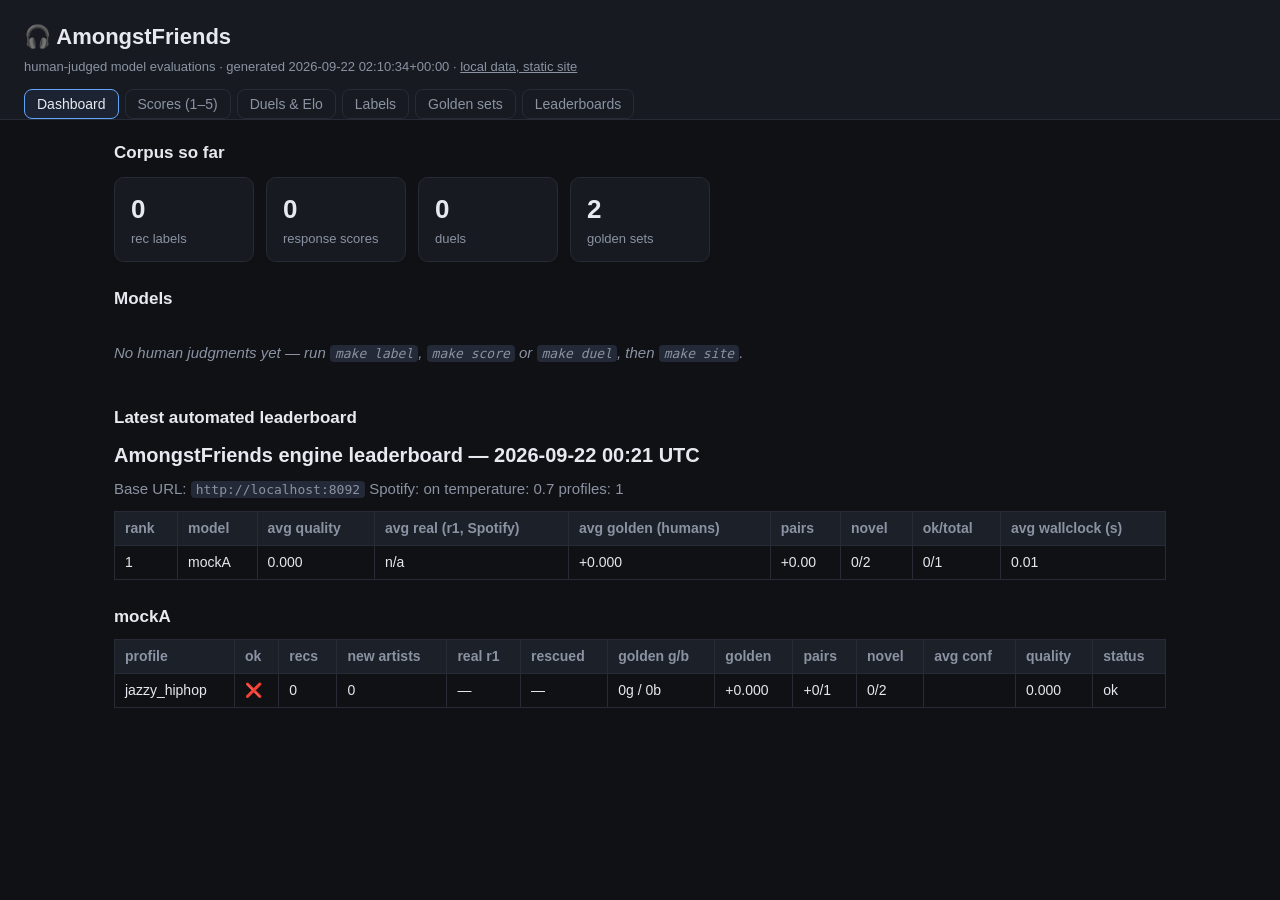
==== site/index.html @ 45fa3afb "Committing recomendation agent, with hooks into firebase and eval framework" ====
<!doctype html>
<html lang="en">
<head>
<meta charset="utf-8">
<meta name="viewport" content="width=device-width, initial-scale=1">
<title>AmongstFriends — taste eval</title>
<link rel="stylesheet" href="style.css">
</head>
<body>
<header>
  <h1>🎧 AmongstFriends</h1>
  <p class="sub">human-judged model evaluations · generated <span id="generated"></span> · <a href="index.html">local data, static site</a></p>
  <nav id="tabs">
    <button data-tab="dashboard" class="active">Dashboard</button>
    <button data-tab="scores">Scores (1–5)</button>
    <button data-tab="duels">Duels &amp; Elo</button>
    <button data-tab="labels">Labels</button>
    <button data-tab="golden">Golden sets</button>
    <button data-tab="leaderboards">Leaderboards</button>
  </nav>
</header>
<main>
  <section id="tab-dashboard" class="tab active"></section>
  <section id="tab-scores" class="tab"></section>
  <section id="tab-duels" class="tab"></section>
  <section id="tab-labels" class="tab"></section>
  <section id="tab-golden" class="tab"></section>
  <section id="tab-leaderboards" class="tab"></section>
</main>
<script src="data.js"></script>
<script src="app.js"></script>
</body>
</html>
---- site/style.css ----
:root { --bg:#0f1115; --panel:#171a21; --line:#262b36; --text:#e6e9ef; --dim:#8b93a3;
        --good:#4ade80; --bad:#f87171; --mid:#fbbf24; --accent:#60a5fa; }
* { box-sizing:border-box; }
body { margin:0; background:var(--bg); color:var(--text);
       font:15px/1.5 -apple-system, "Segoe UI", Roboto, Helvetica, Arial, sans-serif; }
header { padding:20px 24px 0; border-bottom:1px solid var(--line); background:var(--panel); }
h1 { margin:0; font-size:22px; }
.sub { color:var(--dim); margin:4px 0 12px; font-size:13px; }
.sub a { color:var(--dim); }
nav { display:flex; gap:6px; flex-wrap:wrap; }
nav button { background:none; border:1px solid var(--line); color:var(--dim);
             padding:6px 12px; border-radius:8px; cursor:pointer; font-size:14px; }
nav button.active { color:var(--text); border-color:var(--accent); background:#1c2433; }
main { padding:20px 24px 60px; max-width:1100px; margin:0 auto; }
.tab { display:none; }
.tab.active { display:block; }
h2 { font-size:17px; margin:24px 0 10px; }
h2:first-child { margin-top:0; }
table { border-collapse:collapse; width:100%; margin:10px 0 20px; font-size:14px; }
th, td { border:1px solid var(--line); padding:6px 10px; text-align:left; vertical-align:top; }
th { background:#1c2029; color:var(--dim); font-weight:600; white-space:nowrap; }
td.num, th.num { text-align:right; }
tr:hover td { background:#1a1f29; }
.good { color:var(--good); } .bad { color:var(--bad); } .mid { color:var(--mid); }
.dim { color:var(--dim); }
.bar { background:#232936; border-radius:4px; height:10px; width:120px; display:inline-block; vertical-align:middle; }
.bar > div { height:10px; border-radius:4px; background:var(--accent); }
.pill { display:inline-block; padding:1px 8px; border-radius:10px; font-size:12px; background:#232936; }
.cards { display:flex; gap:12px; flex-wrap:wrap; margin:12px 0 20px; }
.card { background:var(--panel); border:1px solid var(--line); border-radius:10px; padding:12px 16px; min-width:140px; }
.card .n { font-size:26px; font-weight:700; }
.card .l { color:var(--dim); font-size:13px; }
select, input { background:#1c2029; color:var(--text); border:1px solid var(--line);
                border-radius:6px; padding:5px 8px; font-size:14px; }
.filters { margin:8px 0; display:flex; gap:8px; flex-wrap:wrap; align-items:center; }
details { background:var(--panel); border:1px solid var(--line); border-radius:8px;
          padding:8px 12px; margin:8px 0; }
summary { cursor:pointer; color:var(--accent); }
pre { background:#0c0e12; border:1px solid var(--line); border-radius:8px;
      padding:12px; overflow-x:auto; font-size:13px; }
.md h1 { font-size:20px; } .md h2 { font-size:17px; } .md p { margin:8px 0; color:var(--dim); }
.empty { color:var(--dim); font-style:italic; padding:16px 0; }
code { background:#232936; padding:1px 5px; border-radius:4px; font-size:13px; }
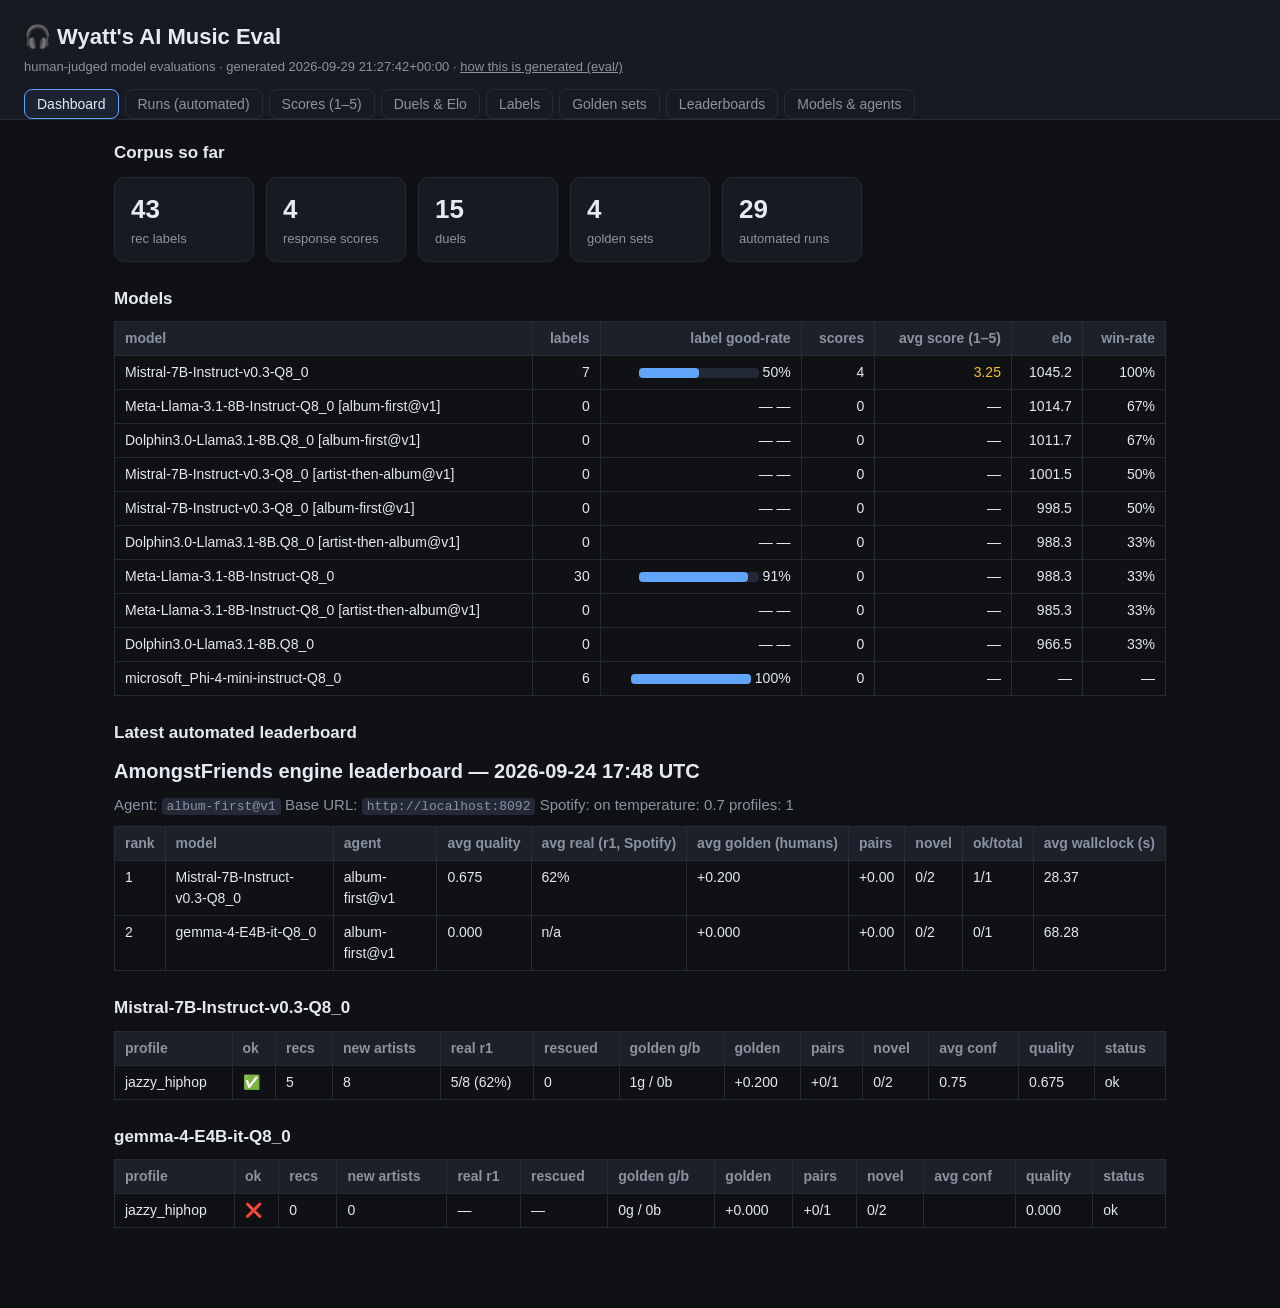
==== commit aec1a63a: "Did a ton of stuff with eval engine and analytics, and created a new agent for experimentation" ====
--- a/site/index.html
+++ b/site/index.html
@@ -3,31 +3,35 @@
 <head>
 <meta charset="utf-8">
 <meta name="viewport" content="width=device-width, initial-scale=1">
-<title>AmongstFriends — taste eval</title>
-<link rel="stylesheet" href="style.css">
+<title>Wyatt's AI Music Eval</title>
+<link rel="stylesheet" href="style.css?v=20260929212742">
 </head>
 <body>
 <header>
-  <h1>🎧 AmongstFriends</h1>
-  <p class="sub">human-judged model evaluations · generated <span id="generated"></span> · <a href="index.html">local data, static site</a></p>
+  <h1>🎧 Wyatt's AI Music Eval</h1>
+  <p class="sub">human-judged model evaluations · generated <span id="generated"></span> · <a href="https://github.com/wyattpierson/wms-amongstfriends-recommender/tree/main/eval" target="_blank" rel="noopener">how this is generated (eval/)</a></p>
   <nav id="tabs">
     <button data-tab="dashboard" class="active">Dashboard</button>
+    <button data-tab="runs">Runs (automated)</button>
     <button data-tab="scores">Scores (1–5)</button>
     <button data-tab="duels">Duels &amp; Elo</button>
     <button data-tab="labels">Labels</button>
     <button data-tab="golden">Golden sets</button>
     <button data-tab="leaderboards">Leaderboards</button>
+    <button data-tab="about">Models &amp; agents</button>
   </nav>
 </header>
 <main>
   <section id="tab-dashboard" class="tab active"></section>
+  <section id="tab-runs" class="tab"></section>
   <section id="tab-scores" class="tab"></section>
   <section id="tab-duels" class="tab"></section>
   <section id="tab-labels" class="tab"></section>
   <section id="tab-golden" class="tab"></section>
   <section id="tab-leaderboards" class="tab"></section>
+  <section id="tab-about" class="tab"></section>
 </main>
-<script src="data.js"></script>
-<script src="app.js"></script>
+<script src="data.js?v=20260929212742"></script>
+<script src="app.js?v=20260929212742"></script>
 </body>
 </html>
--- a/site/style.css
+++ b/site/style.css
@@ -22,6 +22,8 @@
 th { background:#1c2029; color:var(--dim); font-weight:600; white-space:nowrap; }
 td.num, th.num { text-align:right; }
 tr:hover td { background:#1a1f29; }
+th.sortable { cursor:pointer; user-select:none; } th.sortable:hover { color:var(--accent); }
+tr.failed td { opacity:0.55; } tr.untrusted td { background:#2a1a1e; }
 .good { color:var(--good); } .bad { color:var(--bad); } .mid { color:var(--mid); }
 .dim { color:var(--dim); }
 .bar { background:#232936; border-radius:4px; height:10px; width:120px; display:inline-block; vertical-align:middle; }
